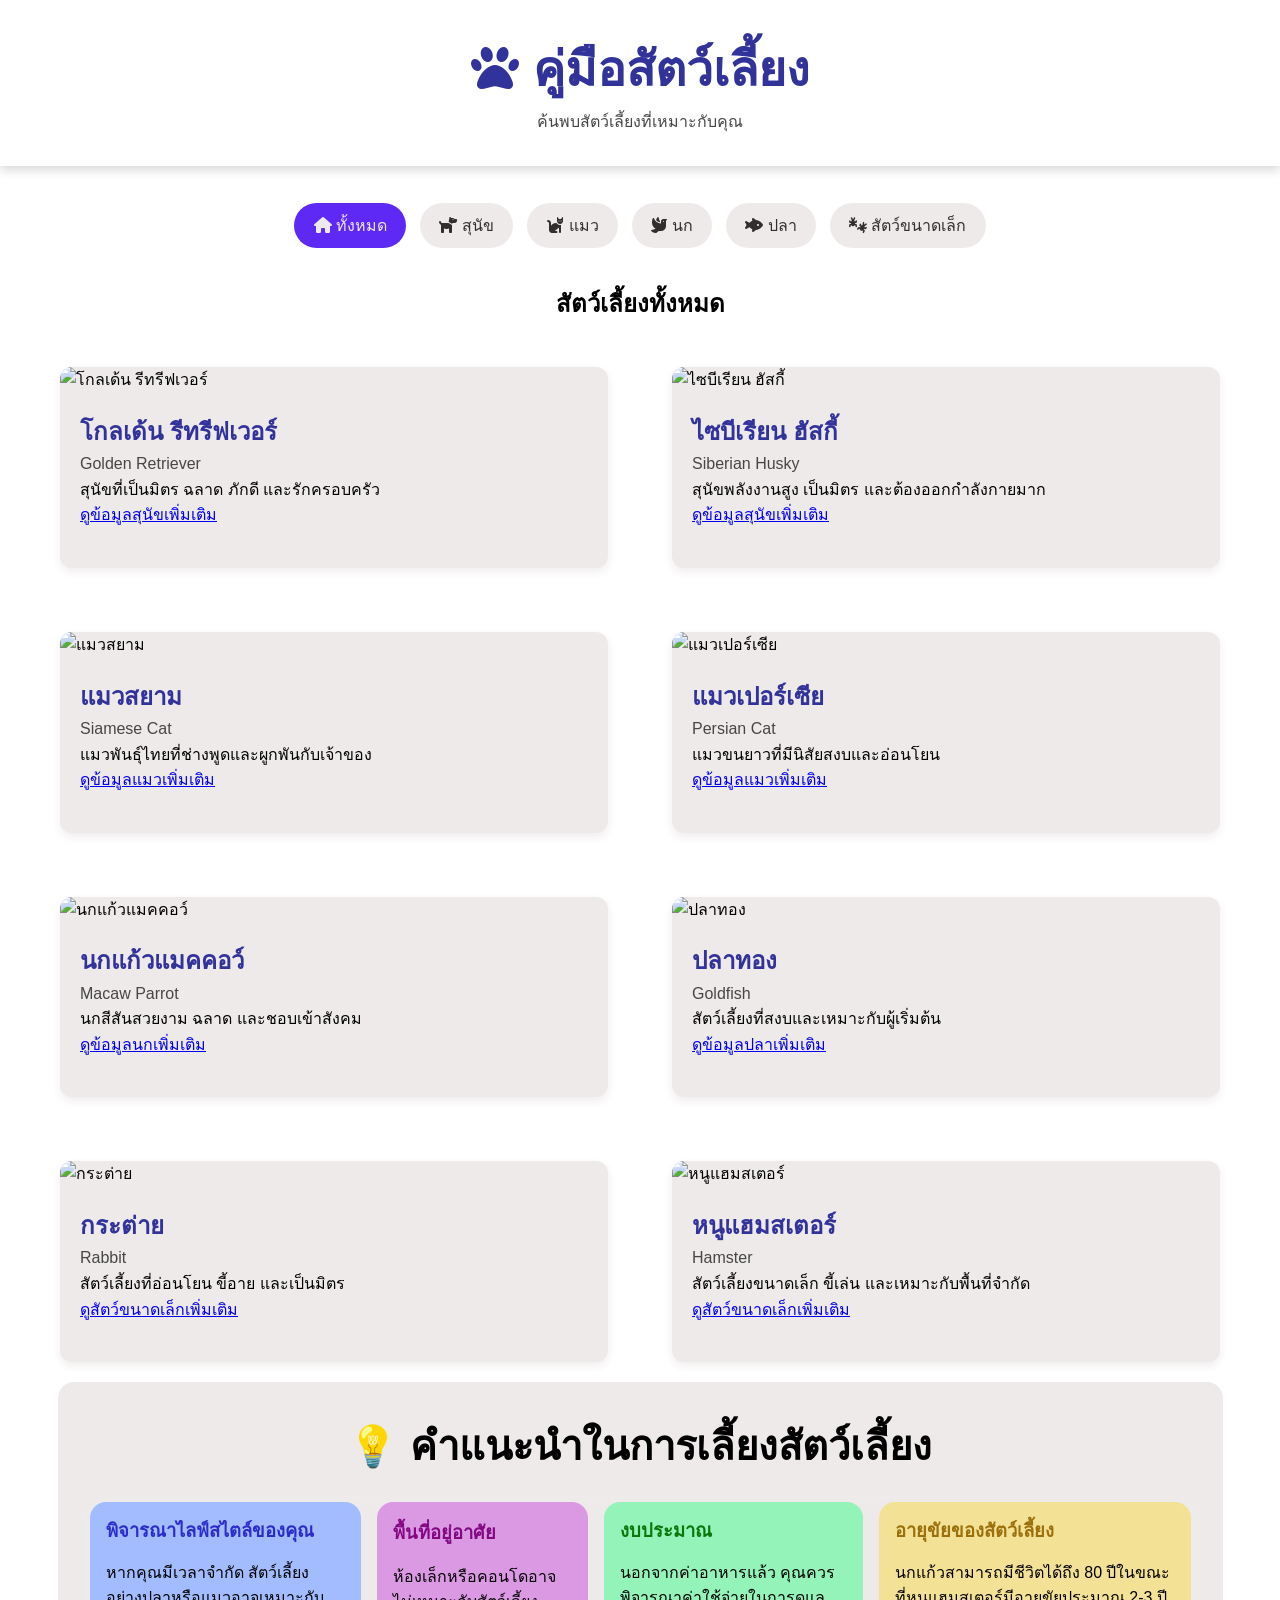
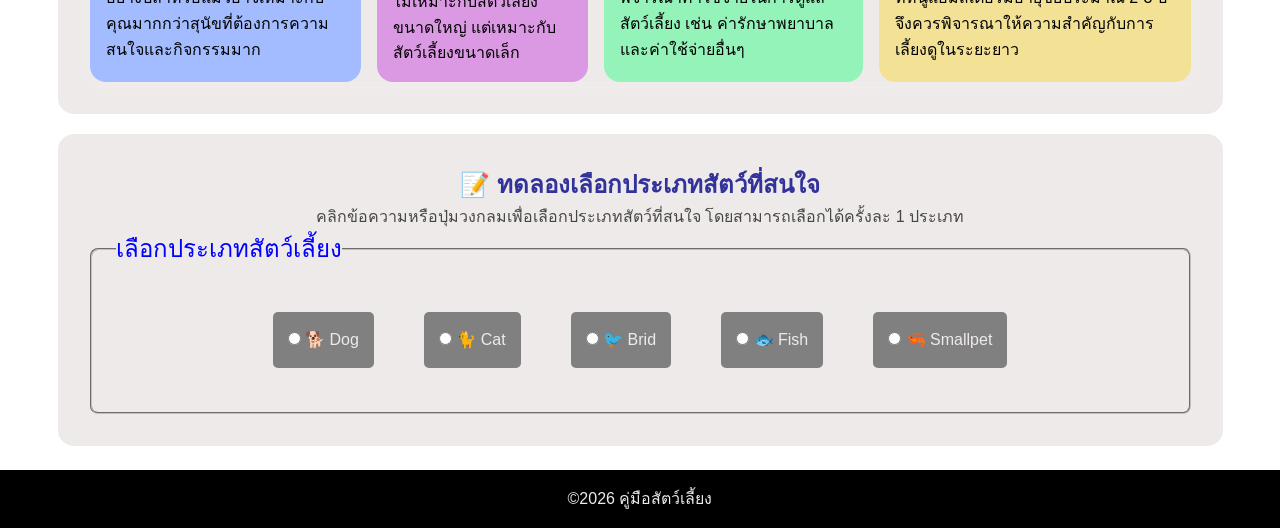
==== Pet02/index.html @ 9b4ee937 "fix" ====
<!DOCTYPE html>
<html lang="en">

<head>
    <meta charset="UTF-8">
    <meta name="viewport" content="width=device-width, initial-scale=1.0">
    <link rel="stylesheet" href="CSS/style.css">
    <!-- Font Awesome Icons -->
    <link rel="stylesheet" href="https://cdnjs.cloudflare.com/ajax/libs/font-awesome/6.7.2/css/all.min.css">

    <title>คู่มือสัตว์เลี้ยง</title>
</head>

<body>
    <header class="header">
        <div class="header-content">
            <h1 class="header-title"><i class="fa-solid fa-paw"></i> คู่มือสัตว์เลี้ยง</h1>
            <p class="header-subtitle">ค้นพบสัตว์เลี้ยงที่เหมาะกับคุณ</p>
        </div>
    </header>


    <nav>
        <a href="index.html" class="active"><i class="fa-solid fa-house"></i> ทั้งหมด</a>
        <a href="dog.html"><i class="fa-solid fa-dog"></i> สุนัข</a>
        <a href="cat.html"><i class="fa-solid fa-cat"></i> แมว</a>
        <a href="brid.html"><i class="fa-solid fa-dove"></i> นก</a>
        <a href="fish.html"><i class="fa-solid fa-fish-fins"></i> ปลา</a>
        <a href="small-pet.html"><i class="fa-solid fa-bugs"></i> สัตว์ขนาดเล็ก</a>

    </nav>
    <main class="container">
        <h2 class="page-title">สัตว์เลี้ยงทั้งหมด</h2>

        <div class="pet-grid">
            <article class="pet-card">
                <img src="https://images.unsplash.com/photo-1734966213753-1b361564bab4?auto=format&amp;fit=crop&amp;w=1080&amp;q=80"
                    alt="โกลเด้น รีทรีฟเวอร์">

                <div class="pet-content">
                    <h2>โกลเด้น รีทรีฟเวอร์</h2>
                    <p class="breed">Golden Retriever</p>
                    <p>สุนัขที่เป็นมิตร ฉลาด ภักดี และรักครอบครัว</p>
                    <p><a href="dog.html">ดูข้อมูลสุนัขเพิ่มเติม</a></p>
                </div>
            </article>

            <article class="pet-card">
                <img src="https://images.unsplash.com/photo-1590419690008-905895e8fe0d?auto=format&amp;fit=crop&amp;w=1080&amp;q=80"
                    alt="ไซบีเรียน ฮัสกี้">

                <div class="pet-content">
                    <h2>ไซบีเรียน ฮัสกี้</h2>
                    <p class="breed">Siberian Husky</p>
                    <p>สุนัขพลังงานสูง เป็นมิตร และต้องออกกำลังกายมาก</p>
                    <p><a href="dog.html">ดูข้อมูลสุนัขเพิ่มเติม</a></p>
                </div>
            </article>

            <article class="pet-card">
                <img src="https://images.unsplash.com/photo-1568152950566-c1bf43f4ab28?auto=format&amp;fit=crop&amp;w=1080&amp;q=80"
                    alt="แมวสยาม">

                <div class="pet-content">
                    <h2>แมวสยาม</h2>
                    <p class="breed">Siamese Cat</p>
                    <p>แมวพันธุ์ไทยที่ช่างพูดและผูกพันกับเจ้าของ</p>
                    <p><a href="cat.html">ดูข้อมูลแมวเพิ่มเติม</a></p>
                </div>
            </article>

            <article class="pet-card">
                <img src="https://images.unsplash.com/photo-1585137173132-cf49e10ad27d?auto=format&amp;fit=crop&amp;w=1080&amp;q=80"
                    alt="แมวเปอร์เซีย">

                <div class="pet-content">
                    <h2>แมวเปอร์เซีย</h2>
                    <p class="breed">Persian Cat</p>
                    <p>แมวขนยาวที่มีนิสัยสงบและอ่อนโยน</p>
                    <p><a href="cat.html">ดูข้อมูลแมวเพิ่มเติม</a></p>
                </div>
            </article>

            <article class="pet-card">
                <img src="https://images.unsplash.com/photo-1584888890205-9b49eaf0c660?auto=format&amp;fit=crop&amp;w=1080&amp;q=80"
                    alt="นกแก้วแมคคอว์">

                <div class="pet-content">
                    <h2>นกแก้วแมคคอว์</h2>
                    <p class="breed">Macaw Parrot</p>
                    <p>นกสีสันสวยงาม ฉลาด และชอบเข้าสังคม</p>
                    <p><a href="bird.html">ดูข้อมูลนกเพิ่มเติม</a></p>
                </div>
            </article>

            <article class="pet-card">
                <img src="https://images.unsplash.com/photo-1592072467526-0506c6530493?auto=format&amp;fit=crop&amp;w=1080&amp;q=80"
                    alt="ปลาทอง">

                <div class="pet-content">
                    <h2>ปลาทอง</h2>
                    <p class="breed">Goldfish</p>
                    <p>สัตว์เลี้ยงที่สงบและเหมาะกับผู้เริ่มต้น</p>
                    <p><a href="fish.html">ดูข้อมูลปลาเพิ่มเติม</a></p>
                </div>
            </article>

            <article class="pet-card">
                <img src="https://images.unsplash.com/photo-1622349817799-067c32295df2?auto=format&amp;fit=crop&amp;w=1080&amp;q=80"
                    alt="กระต่าย">

                <div class="pet-content">
                    <h2>กระต่าย</h2>
                    <p class="breed">Rabbit</p>
                    <p>สัตว์เลี้ยงที่อ่อนโยน ขี้อาย และเป็นมิตร</p>
                    <p><a href="small-pets.html">ดูสัตว์ขนาดเล็กเพิ่มเติม</a></p>
                </div>
            </article>

            <article class="pet-card">
                <img src="https://images.unsplash.com/photo-1425082661705-1834bfd09dca?auto=format&amp;fit=crop&amp;w=1080&amp;q=80"
                    alt="หนูแฮมสเตอร์">

                <div class="pet-content">
                    <h2>หนูแฮมสเตอร์</h2>
                    <p class="breed">Hamster</p>
                    <p>สัตว์เลี้ยงขนาดเล็ก ขี้เล่น และเหมาะกับพื้นที่จำกัด</p>
                    <p><a href="small-pets.html">ดูสัตว์ขนาดเล็กเพิ่มเติม</a></p>
                </div>
            </article>
        </div>

        <div class="advice">
            <h2> 💡 คำแนะนำในการเลี้ยงสัตว์เลี้ยง</h2>
            <div class="advice-setion">
                <div class="c1">
                    <h3>พิจารณาไลฟ์สไตล์ของคุณ</h3>
                    <p>หากคุณมีเวลาจำกัด
                        สัตว์เลี้ยงอย่างปลาหรือแมวอาจเหมาะกับคุณมากกว่าสุนัขที่ต้องการความสนใจและกิจกรรมมาก</p>
                </div>
                <div class="c2">
                    <h3>พื้นที่อยู่อาศัย</h3>
                    <p>ห้องเล็กหรือคอนโดอาจไม่เหมาะกับสัตว์เลี้ยงขนาดใหญ่ แต่เหมาะกับสัตว์เลี้ยงขนาดเล็ก</p>
                </div>
                <div class="c3">
                    <h3>งบประมาณ</h3>
                    <p>นอกจากค่าอาหารแล้ว คุณควรพิจารณาค่าใช้จ่ายในการดูแลสัตว์เลี้ยง เช่น
                        ค่ารักษาพยาบาลและค่าใช้จ่ายอื่นๆ</p>
                </div>
                <div class="c4">
                    <h3>อายุขัยของสัตว์เลี้ยง</h3>
                    <p>นกแก้วสามารถมีชีวิตได้ถึง 80 ปีในขณะที่หนูแฮมสเตอร์มีอายุขัยประมาณ 2-3 ปี
                        จึงควรพิจารณาให้ความสำคัญกับการเลี้ยงดูในระยะยาว</p>
                </div>
            </div>
        </div>


        <!-- Learning about Form -->
        <section class="Form">
            <div class="Top">
                <h1>📝 ทดลองเลือกประเภทสัตว์ที่สนใจ</h1>
                <p>คลิกข้อความหรือปุ่มวงกลมเพื่อเลือกประเภทสัตว์ที่สนใจ โดยสามารถเลือกได้ครั้งละ 1 ประเภท</p>
            </div>

            <form action="" method="">
                <fieldset>
                    <legend>เลือกประเภทสัตว์เลี้ยง</legend>
                    <div class="option">
                        <div class="radio-item">
                            <input type="radio" id="dog" name="forvorit" value="Dog">
                            <label for="dog" checked>🐕 Dog</label>
                        </div>
                        <div class="radio-item">
                            <input type="radio" id="cat" name="forvorit"  value="Cat">
                            <label for="cat">🐈 Cat</label>
                        </div>
                        <div class="radio-item">
                            <input type="radio" id="brid"  name="forvorit" value="Brid">
                            <label for="brid">🐦 Brid</label>
                        </div>
                        <div class="radio-item">
                            <input type="radio" id="fish" name="forvorit"  value="Fish">
                            <label for="fish">🐟 Fish</label>
                        </div>
                        <div class="radio-item">
                            <input type="radio" id="smallpet" name="forvorit"  value="Small-pet">
                            <label for="smallpet">🦐 Smallpet</label>
                        </div>
                    </div>

                


                    <!-- <input type="submit" value="Submit"> -->

                </fieldset>
        
            </form>
        </section>

    </main>

    <footer>&copy;2026 คู่มือสัตว์เลี้ยง </footer>

</body>

</html>
---- Pet02/CSS/style.css ----
* {
  box-sizing: border-box;
  margin: 0;
  padding: 0;
}
:root {
  /* background-color */
  --header-bg-color: rgb(252, 253, 255);
  --light-bg-color: rgb(238, 234, 234);
  --footer-bg-color: black;

  /* text-color */
  --mute-text-color: rgb(71, 70, 70);
  --nav-text-color: rgb(48, 46, 46);
  --light-text-color: rgb(238, 234, 234);

  /* shadow-color */
  --header-shadow: 0 4px 10px rgb(218, 216, 216);
  --card-shadow: 0 4px 10px rgb(241, 237, 237);

  /*main-color-web*/
  --primary-color: rgb(50, 50, 155);
  --primary-dark-color: rgb(5, 5, 32);
  --secondary-color: rgb(94, 40, 245);
}
html {
  scroll-behavior: smooth;
  /* font-size:16px; */
}
body {
  font-family: "Segoe UI", Tahoma, Geneva, Verdana, sans-serif;
  line-height: 1.6;
  background-color: linear-gradient(
    135deg,
    rgb(242, 242, 245) 0%,
    white 50%,
    rgb(203, 203, 250) 100%
  );
}

.container {
  max-width: 1200px;
  margin: 0 auto;
}
/*================
 header 
 =================*/
.header {
  background-color: rgba(255, 255, 255, 0.904);
  box-shadow: var(--header-shadow);
  position: sticky;
  top: 0;
  z-index: 10;

  backdrop-filter: blur(10px);
}
.header-content {
  text-align: center;
  padding-block: 2rem;
  /* 1rem = 16px */
}
.header-title {
  color: var(--primary-color);
  font-size: clamp(2rem, 5vw, 3rem);
}
.header-subtitle {
  color: var(--mute-text-color);
}
/*================
nav
 =================*/

nav a {
  /* display: flex;
  flex-wrap: wrap; */
  gap: 2rem;
  background-color: var(--light-bg-color);
  border-radius: 2rem;
  color: var(--nav-text-color);
  text-decoration: none;
  margin: 0.3rem;
  padding: 0.6rem 1.2rem;

  cursor: pointer;
  transition:
    tranform 0.2s,
    boxshadow 0.2s;
  display: inline-block;

  user-select: none;
}
nav {
  text-align: center;
  padding-block: 2rem;
}
nav a.active {
  background-color: var(--secondary-color);
  color: var(--light-text-color);
}
nav a:hover {
  transform: translateY(-3px);
  box-shadow: 0 6px 14px rgb(148, 147, 147);
}
/*================
main
 =================*/
.page-title {
  text-align: center;
  font-size: 1.5rem;
  line-height: 1.6;
  margin-bottom: 1.5rem;
}
.pet-grid {
  display: grid;
  grid-template-columns: 1fr 1fr;
  gap: 1.5rem;
}

.pet-card {
  margin: 20px;
  background-color: var(--light-bg-color);
  box-shadow: var(--card-shadow);
  padding: 0 0 20px 0;
  border-radius: 0.75rem;
  overflow: hidden;
  display: block;
  transition: tranform 0.25s;
}

.pet-card:hover {
  transform: translateY(-5px);
}
.pet-card img {
  width: 100%;
  height: 16.25rem;
  object-fit: cover;
}

.pet-content {
  padding: 1.25rem;
}

.pet-content h2 {
  color: var(--primary-color);
}
.breed {
  color: var(--mute-text-color);
}

/* =================
 Advice
 ================= */
.advice h2 {
  font-size: 2.5rem;
  margin-bottom: 1.5rem;
  text-align: center;
}
.advice {
  background-color: var(--light-bg-color);
  padding: 2rem;
  border-radius: 1rem;
  max-width: 1165px;
  margin: 0 auto;
}

.advice-setion {
  display: flex;
  flex-direction: 1fr 1fr 1fr 1fr;
  gap: 1rem;
  box-shadow: var(--card-shadow);
}

.c1 {
  background-color: rgb(163, 188, 255);
  border-radius: 1rem;
  padding: 1rem;
}
.c2 {
  background-color: rgb(219, 153, 228);
  border-radius: 1rem;
  padding: 1rem;
}
.c3 {
  background-color: rgb(148, 243, 185);
  border-radius: 1rem;
  padding: 1rem;
}
.c4 {
  background-color: rgb(243, 226, 150);
  border-radius: 1rem;
  padding: 1rem;
}

.c1 h3 {
  color: rgb(44, 44, 204);
  font-size: 1.15rem;
  line-height: 1.6rem;
  font-weight: bold;
  margin-bottom: 1rem;
}

.c2 h3 {
  color: rgb(131, 9, 131);
  font-size: 1.15rem;
  font-weight: bold;
  margin-bottom: 1rem;
}

.c3 h3 {
  color: rgb(11, 119, 11);
  font-size: 1.15rem;
  line-height: 1.6rem;
  font-weight: bold;
  margin-bottom: 1rem;
}

.c4 h3 {
  color: rgb(156, 111, 13);
  font-size: 1.15rem;
  line-height: 1.6rem;
  font-weight: bold;
  margin-bottom: 1rem;
}
/* ===========
       Form
  ========= */
.Form {
  background-color: var(--light-bg-color);
  padding: 2rem;
  border-radius: 1rem;
  max-width: 1165px;
  margin: 0 auto;
  margin-top: 20px;
}
.Top h1 {
  text-align: center;
  color: var(--primary-color);
}

.Top p {
  text-align: center;
  color: var(--mute-text-color);
}
form fieldset {
  padding: 1.5rem;
  border-radius: 0.5rem;
}
.option {
  display: flex;
  flex-wrap: wrap;
  gap: 10px;
  justify-content: center;
}
form legend {
  color: blue;
  font-size: 1.5rem;
}
.radio-item {
  background-color: gray;
  color: var(--light-text-color);
  margin: 20px;
  padding: 15px;
  border-radius: 5px;
  cursor: pointer;
}
.radio-item input:checked + b {
  background-color: var(--primary-color);
}
.radio-item input {
  accent-color: blue;
}
/* input {
  background-color: rgb(107, 198, 250);
  padding: 20px;
  border-radius: 5px;
} */
/*================
 header footer
  =================*/
footer {
  background-color: var(--footer-bg-color);
  color: var(--light-text-color);
  text-align: center;
  padding: 1rem;
  margin-top: 1.5rem;
}
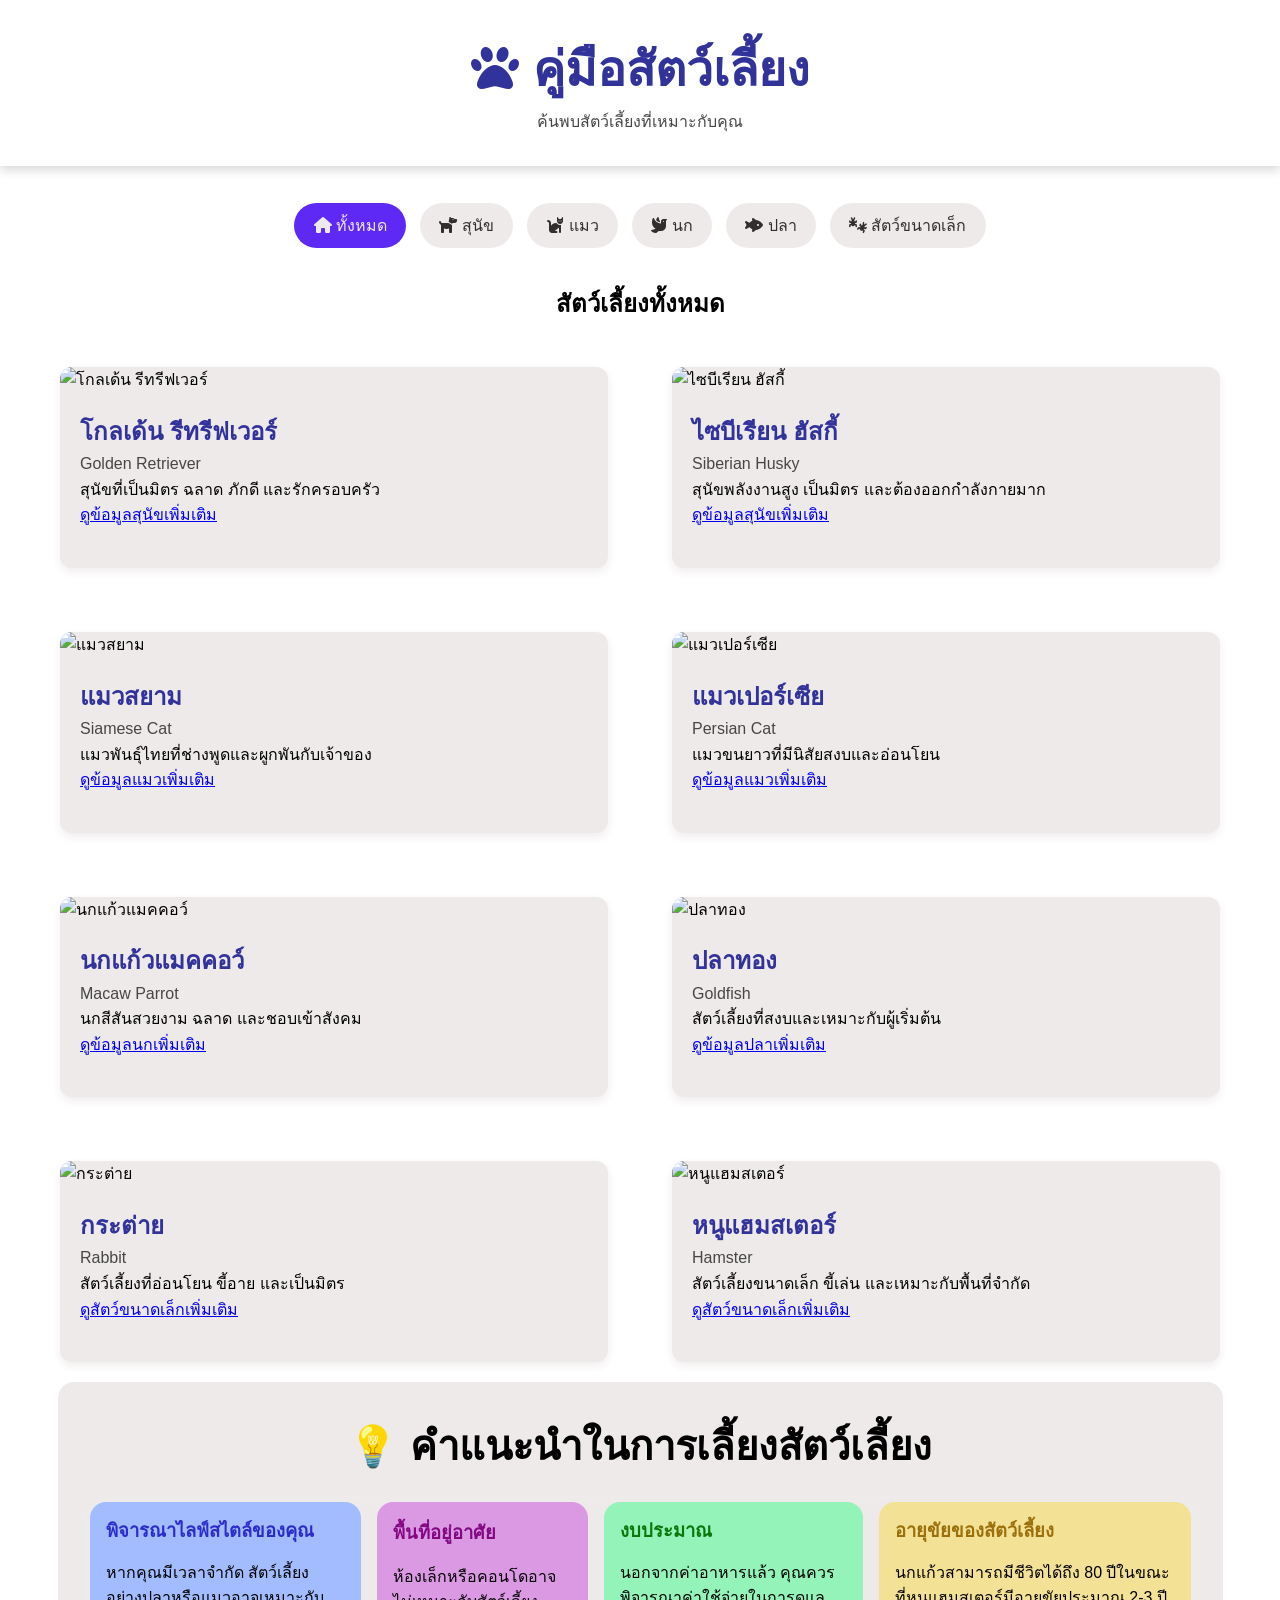
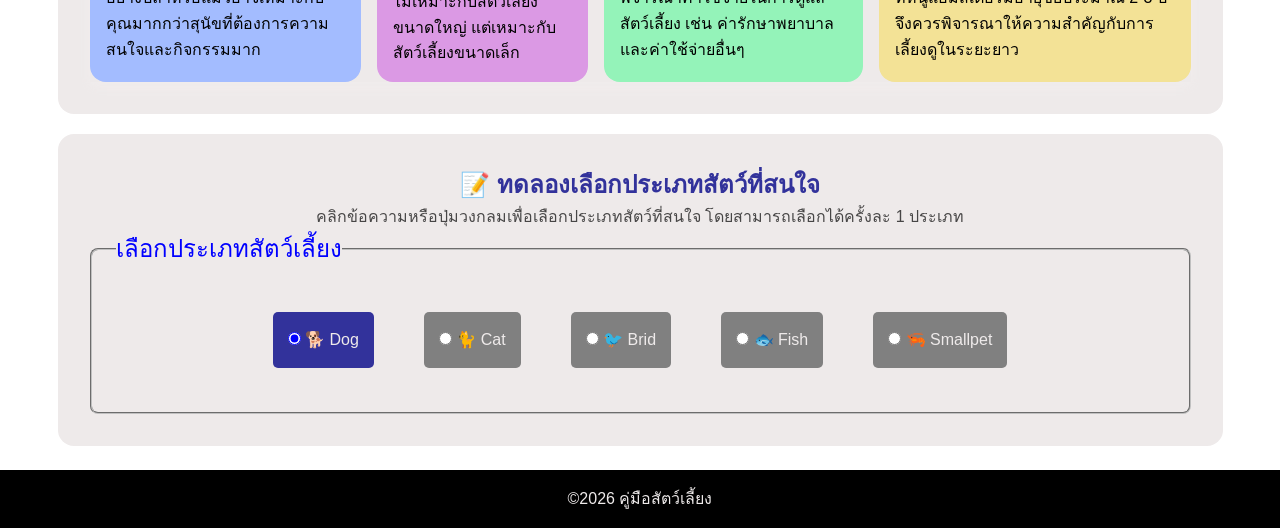
==== commit c117fc85: "update" ====
--- a/Pet02/index.html
+++ b/Pet02/index.html
@@ -4,7 +4,7 @@
 <head>
     <meta charset="UTF-8">
     <meta name="viewport" content="width=device-width, initial-scale=1.0">
-    <link rel="stylesheet" href="CSS/style.css">
+    <link rel="stylesheet" href="../css/style-pet02.css">
     <!-- Font Awesome Icons -->
     <link rel="stylesheet" href="https://cdnjs.cloudflare.com/ajax/libs/font-awesome/6.7.2/css/all.min.css">
 
@@ -18,22 +18,37 @@
             <p class="header-subtitle">ค้นพบสัตว์เลี้ยงที่เหมาะกับคุณ</p>
         </div>
     </header>
-
-
-    <nav>
-        <a href="index.html" class="active"><i class="fa-solid fa-house"></i> ทั้งหมด</a>
-        <a href="dog.html"><i class="fa-solid fa-dog"></i> สุนัข</a>
-        <a href="cat.html"><i class="fa-solid fa-cat"></i> แมว</a>
-        <a href="brid.html"><i class="fa-solid fa-dove"></i> นก</a>
-        <a href="fish.html"><i class="fa-solid fa-fish-fins"></i> ปลา</a>
-        <a href="small-pet.html"><i class="fa-solid fa-bugs"></i> สัตว์ขนาดเล็ก</a>
-
+    <div class="filter-radio">
+        <input type="radio" id="filter-all" name="category" value="" checked>
+        <input type="radio" id="filter-dog" name="category" value="">
+        <input type="radio" id="filter-cat" name="category" value="">
+        <input type="radio" id="filter-brid" name="category" value="" >
+        <input type="radio" id="filter-fish" name="category" value="" >
+        <input type="radio" id="filter-small" name="category" value="" >
+    </div>
+     
+    <nav class="category-nav">
+        <label for="filter-all" class="filter-button"><i class="fa-solid fa-house"></i> ทั้งหมด</label>
+        <label for="filter-dog" class="filter-button"><i class="fa-solid fa-dog"></i> สุนัข</label>
+        <label for="filter-cat" class="filter-button"><i class="fa-solid fa-cat"></i> แมว</label>
+        <label for="filter-brid" class="filter-button"><i class="fa-solid fa-dove"></i> นก</label>
+        <label for="filter-fish" class="filter-button"><i class="fa-solid fa-fish-fins"></i> ปลา</label>
+        <label for="filter-small" class="filter-button"><i class="fa-solid fa-bugs"></i> สัตว์ขนาดเล็ก</label>
     </nav>
+
+
     <main class="container">
-        <h2 class="page-title">สัตว์เลี้ยงทั้งหมด</h2>
+        <h2 class="page-title">
+            <span class="category-title title-all">สัตว์เลี้ยงทั้งหมด</span>
+            <span class="category-title title-dog">หมวดหมู่สุนัข</span>
+            <span class="category-title title-cat">หมวดหมู่แมว</span>
+            <span class="category-title title-brid">หมวดหมู่นก</span>
+            <span class="category-title title-fish">หมวดหมู่ปลา</span>
+            <span class="category-title title-small">หมวดหมู่สัตว์ขนาดเล็ก</span>
+        </h2>
 
         <div class="pet-grid">
-            <article class="pet-card">
+            <article class="pet-card pet-dog">
                 <img src="https://images.unsplash.com/photo-1734966213753-1b361564bab4?auto=format&amp;fit=crop&amp;w=1080&amp;q=80"
                     alt="โกลเด้น รีทรีฟเวอร์">
 
@@ -45,7 +60,7 @@
                 </div>
             </article>
 
-            <article class="pet-card">
+            <article class="pet-card pet-dog">
                 <img src="https://images.unsplash.com/photo-1590419690008-905895e8fe0d?auto=format&amp;fit=crop&amp;w=1080&amp;q=80"
                     alt="ไซบีเรียน ฮัสกี้">
 
@@ -57,7 +72,7 @@
                 </div>
             </article>
 
-            <article class="pet-card">
+            <article class="pet-card pet-cat">
                 <img src="https://images.unsplash.com/photo-1568152950566-c1bf43f4ab28?auto=format&amp;fit=crop&amp;w=1080&amp;q=80"
                     alt="แมวสยาม">
 
@@ -69,7 +84,7 @@
                 </div>
             </article>
 
-            <article class="pet-card">
+            <article class="pet-card pet-cat">
                 <img src="https://images.unsplash.com/photo-1585137173132-cf49e10ad27d?auto=format&amp;fit=crop&amp;w=1080&amp;q=80"
                     alt="แมวเปอร์เซีย">
 
@@ -81,7 +96,7 @@
                 </div>
             </article>
 
-            <article class="pet-card">
+            <article class="pet-card pet-brid">
                 <img src="https://images.unsplash.com/photo-1584888890205-9b49eaf0c660?auto=format&amp;fit=crop&amp;w=1080&amp;q=80"
                     alt="นกแก้วแมคคอว์">
 
@@ -93,7 +108,7 @@
                 </div>
             </article>
 
-            <article class="pet-card">
+            <article class="pet-card pet-fish">
                 <img src="https://images.unsplash.com/photo-1592072467526-0506c6530493?auto=format&amp;fit=crop&amp;w=1080&amp;q=80"
                     alt="ปลาทอง">
 
@@ -105,7 +120,7 @@
                 </div>
             </article>
 
-            <article class="pet-card">
+            <article class="pet-card pet-small">
                 <img src="https://images.unsplash.com/photo-1622349817799-067c32295df2?auto=format&amp;fit=crop&amp;w=1080&amp;q=80"
                     alt="กระต่าย">
 
@@ -117,7 +132,7 @@
                 </div>
             </article>
 
-            <article class="pet-card">
+            <article class="pet-card pet-small">
                 <img src="https://images.unsplash.com/photo-1425082661705-1834bfd09dca?auto=format&amp;fit=crop&amp;w=1080&amp;q=80"
                     alt="หนูแฮมสเตอร์">
 
@@ -168,34 +183,34 @@
                     <legend>เลือกประเภทสัตว์เลี้ยง</legend>
                     <div class="option">
                         <div class="radio-item">
-                            <input type="radio" id="dog" name="forvorit" value="Dog">
-                            <label for="dog" checked>🐕 Dog</label>
-                        </div>
-                        <div class="radio-item">
-                            <input type="radio" id="cat" name="forvorit"  value="Cat">
+                            <input type="radio" id="dog" name="forvorit" value="Dog" checked>
+                            <label for="dog">🐕 Dog</label>
+                        </div>
+                        <div class="radio-item">
+                            <input type="radio" id="cat" name="forvorit" value="Cat">
                             <label for="cat">🐈 Cat</label>
                         </div>
                         <div class="radio-item">
-                            <input type="radio" id="brid"  name="forvorit" value="Brid">
+                            <input type="radio" id="brid" name="forvorit" value="Brid">
                             <label for="brid">🐦 Brid</label>
                         </div>
                         <div class="radio-item">
-                            <input type="radio" id="fish" name="forvorit"  value="Fish">
+                            <input type="radio" id="fish" name="forvorit" value="Fish">
                             <label for="fish">🐟 Fish</label>
                         </div>
                         <div class="radio-item">
-                            <input type="radio" id="smallpet" name="forvorit"  value="Small-pet">
+                            <input type="radio" id="smallpet" name="forvorit" value="Small-pet">
                             <label for="smallpet">🦐 Smallpet</label>
                         </div>
                     </div>
 
-                
+
 
 
                     <!-- <input type="submit" value="Submit"> -->
 
                 </fieldset>
-        
+
             </form>
         </section>
 
--- a/css/style-pet02.css
+++ b/css/style-pet02.css
@@ -0,0 +1,336 @@
+* {
+  box-sizing: border-box;
+  margin: 0;
+  padding: 0;
+}
+:root {
+  /* background-color */
+  --header-bg-color: rgb(252, 253, 255);
+  --light-bg-color: rgb(238, 234, 234);
+  --footer-bg-color: black;
+
+  /* text-color */
+  --mute-text-color: rgb(71, 70, 70);
+  --nav-text-color: rgb(48, 46, 46);
+  --light-text-color: rgb(238, 234, 234);
+
+  /* shadow-color */
+  --header-shadow: 0 4px 10px rgb(218, 216, 216);
+  --card-shadow: 0 4px 10px rgb(241, 237, 237);
+
+  /*main-color-web*/
+  --primary-color: rgb(50, 50, 155);
+  --primary-dark-color: rgb(5, 5, 32);
+  --secondary-color: rgb(94, 40, 245);
+}
+html {
+  scroll-behavior: smooth;
+  /* font-size:16px; */
+}
+body {
+  font-family: "Segoe UI", Tahoma, Geneva, Verdana, sans-serif;
+  line-height: 1.6;
+  background-color: linear-gradient(
+    135deg,
+    rgb(242, 242, 245) 0%,
+    white 50%,
+    rgb(203, 203, 250) 100%
+  );
+}
+
+.container {
+  max-width: 1200px;
+  margin: 0 auto;
+}
+/*================
+ header 
+ =================*/
+.header {
+  background-color: rgba(255, 255, 255, 0.904);
+  box-shadow: var(--header-shadow);
+  position: sticky;
+  top: 0;
+  z-index: 10;
+
+  backdrop-filter: blur(10px);
+}
+.header-content {
+  text-align: center;
+  padding-block: 2rem;
+  /* 1rem = 16px */
+}
+.header-title {
+  color: var(--primary-color);
+  font-size: clamp(2rem, 5vw, 3rem);
+}
+.header-subtitle {
+  color: var(--mute-text-color);
+}
+/*================
+nav
+ =================*/
+.category-nav {
+  padding-block: 2rem;
+  text-align: center;
+}
+.filter-radio {
+  display: inline-block;
+  margin: 0 1rem;
+}
+.category-nav label{
+  /* display: flex;
+  flex-wrap: wrap; */
+  gap: 2rem;
+  background-color: var(--light-bg-color);
+  border-radius: 2rem;
+  color: var(--nav-text-color);
+  text-decoration: none;
+  margin: 0.3rem;
+  padding: 0.6rem 1.2rem;
+
+  cursor: pointer;
+  transition:
+    tranform 0.2s,
+    boxshadow 0.2s;
+  display: inline-block;
+
+  user-select: none;
+}
+nav {
+  text-align: center;
+  padding-block: 2rem;
+}
+.category-nav label:hover {
+  transform: translateY(-3px);
+  box-shadow: 0 6px 14px rgb(148, 147, 147);
+}
+.filter-radio {
+  /* display: none; */
+
+  position: absolute;
+  overflow: hidden;
+  width: 0;
+  height: 0;
+}
+.filter-radio:has(#filter-all:checked) ~ .category-nav label[for="filter-all"],
+.filter-radio:has(#filter-dog:checked) ~ .category-nav label[for="filter-dog"],
+.filter-radio:has(#filter-cat:checked) ~ .category-nav label[for="filter-cat"],
+.filter-radio:has(#filter-brid:checked) ~ .category-nav label[for="filter-brid"],
+.filter-radio:has(#filter-fish:checked) ~ .category-nav label[for="filter-fish"],
+.filter-radio:has(#filter-small:checked) ~ .category-nav label[for="filter-small"] {
+  background-color: var(--secondary-color);
+  color: var(--light-text-color);
+}
+
+/* ซ่อนแสดดงหัวข้อ หมวดหมู่ */
+.category-title {
+  display: none;
+}
+.filter-radio:has(#filter-all:checked) ~ main .title-all,
+.filter-radio:has(#filter-dog:checked) ~ main .title-dog,
+.filter-radio:has(#filter-cat:checked) ~ main .title-cat,
+.filter-radio:has(#filter-brid:checked) ~ main .title-brid,
+.filter-radio:has(#filter-fish:checked) ~ main .title-fish,
+.filter-radio:has(#filter-small:checked) ~ main .title-small {
+  display: inline;
+}
+
+.filter-radio:has(#filter-dog:checked) ~ main .pet-grid .pet-card:not(.pet-dog),
+.filter-radio:has(#filter-cat:checked) ~ main .pet-grid .pet-card:not(.pet-cat),
+.filter-radio:has(#filter-brid:checked) ~ main .pet-grid .pet-card:not(.pet-brid),
+.filter-radio:has(#filter-fish:checked) ~ main .pet-grid .pet-card:not(.pet-fish),
+.filter-radio:has(#filter-small:checked) ~ main .pet-grid .pet-card:not(.pet-small) {
+  display: none;
+}
+
+
+/*================
+main
+ =================*/
+.page-title {
+  text-align: center;
+  font-size: 1.5rem;
+  line-height: 1.6;
+  margin-bottom: 1.5rem;
+}
+.pet-grid {
+  display: grid;
+  grid-template-columns: 1fr 1fr;
+  gap: 1.5rem;
+}
+
+.pet-card {
+  margin: 20px;
+  background-color: var(--light-bg-color);
+  box-shadow: var(--card-shadow);
+  padding: 0 0 20px 0;
+  border-radius: 0.75rem;
+  overflow: hidden;
+  display: block;
+  transition: tranform 0.25s;
+}
+
+.pet-card:hover {
+  transform: translateY(-5px);
+}
+.pet-card img {
+  width: 100%;
+  height: 16.25rem;
+  object-fit: cover;
+}
+
+.pet-content {
+  padding: 1.25rem;
+}
+
+.pet-content h2 {
+  color: var(--primary-color);
+}
+.breed {
+  color: var(--mute-text-color);
+}
+
+/* =================
+ Advice
+ ================= */
+.advice h2 {
+  font-size: 2.5rem;
+  margin-bottom: 1.5rem;
+  text-align: center;
+}
+.advice {
+  background-color: var(--light-bg-color);
+  padding: 2rem;
+  border-radius: 1rem;
+  max-width: 1165px;
+  margin: 0 auto;
+}
+
+.advice-setion {
+  display: flex;
+  flex-direction: 1fr 1fr 1fr 1fr;
+  gap: 1rem;
+  box-shadow: var(--card-shadow);
+}
+
+.c1 {
+  background-color: rgb(163, 188, 255);
+  border-radius: 1rem;
+  padding: 1rem;
+}
+.c2 {
+  background-color: rgb(219, 153, 228);
+  border-radius: 1rem;
+  padding: 1rem;
+}
+.c3 {
+  background-color: rgb(148, 243, 185);
+  border-radius: 1rem;
+  padding: 1rem;
+}
+.c4 {
+  background-color: rgb(243, 226, 150);
+  border-radius: 1rem;
+  padding: 1rem;
+}
+
+.c1 h3 {
+  color: rgb(44, 44, 204);
+  font-size: 1.15rem;
+  line-height: 1.6rem;
+  font-weight: bold;
+  margin-bottom: 1rem;
+}
+
+.c2 h3 {
+  color: rgb(131, 9, 131);
+  font-size: 1.15rem;
+  font-weight: bold;
+  margin-bottom: 1rem;
+}
+
+.c3 h3 {
+  color: rgb(11, 119, 11);
+  font-size: 1.15rem;
+  line-height: 1.6rem;
+  font-weight: bold;
+  margin-bottom: 1rem;
+}
+
+.c4 h3 {
+  color: rgb(156, 111, 13);
+  font-size: 1.15rem;
+  line-height: 1.6rem;
+  font-weight: bold;
+  margin-bottom: 1rem;
+}
+/* ===========
+       Form
+  ========= */
+.Form {
+  background-color: var(--light-bg-color);
+  padding: 2rem;
+  border-radius: 1rem;
+  max-width: 1165px;
+  margin: 0 auto;
+  margin-top: 20px;
+}
+.Top h1 {
+  text-align: center;
+  color: var(--primary-color);
+}
+
+.Top p {
+  text-align: center;
+  color: var(--mute-text-color);
+}
+form fieldset {
+  padding: 1.5rem;
+  border-radius: 0.5rem;
+}
+.option {
+  display: flex;
+  flex-wrap: wrap;
+  gap: 10px;
+  justify-content: center;
+}
+form legend {
+  color: blue;
+  font-size: 1.5rem;
+}
+.radio-item {
+  background-color: gray;
+  color: var(--light-text-color);
+  margin: 20px;
+  padding: 15px;
+  border-radius: 5px;
+  cursor: pointer;
+  transition: background-color 0.2s, color 0.2s;
+}
+
+.radio-item label {
+  cursor: pointer;
+}
+
+.radio-item:has(input:checked) {
+  background-color: var(--primary-color);
+  color: var(--light-text-color);
+}
+.radio-item input {
+  accent-color: blue;
+}
+/* input {
+  background-color: rgb(107, 198, 250);
+  padding: 20px;
+  border-radius: 5px;
+} */
+/*================
+ header footer
+  =================*/
+footer {
+  background-color: var(--footer-bg-color);
+  color: var(--light-text-color);
+  text-align: center;
+  padding: 1rem;
+  margin-top: 1.5rem;
+}
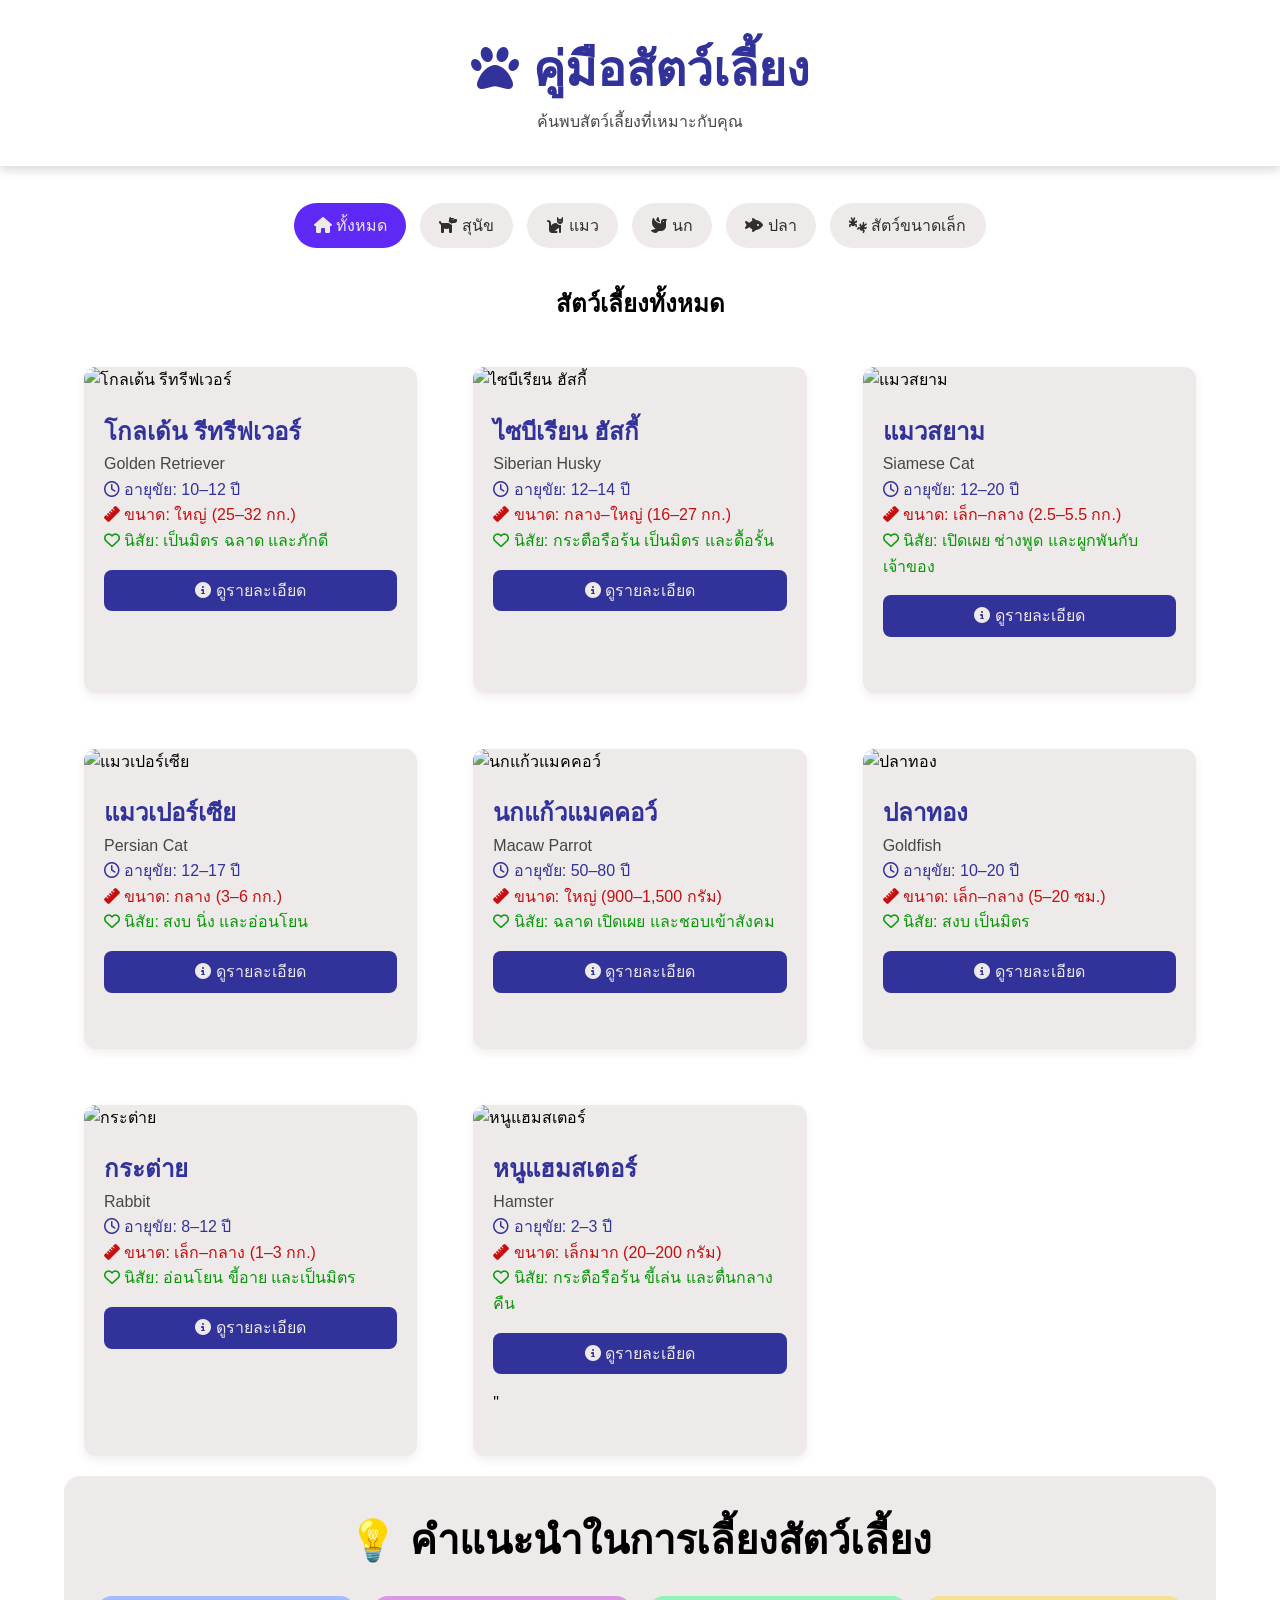
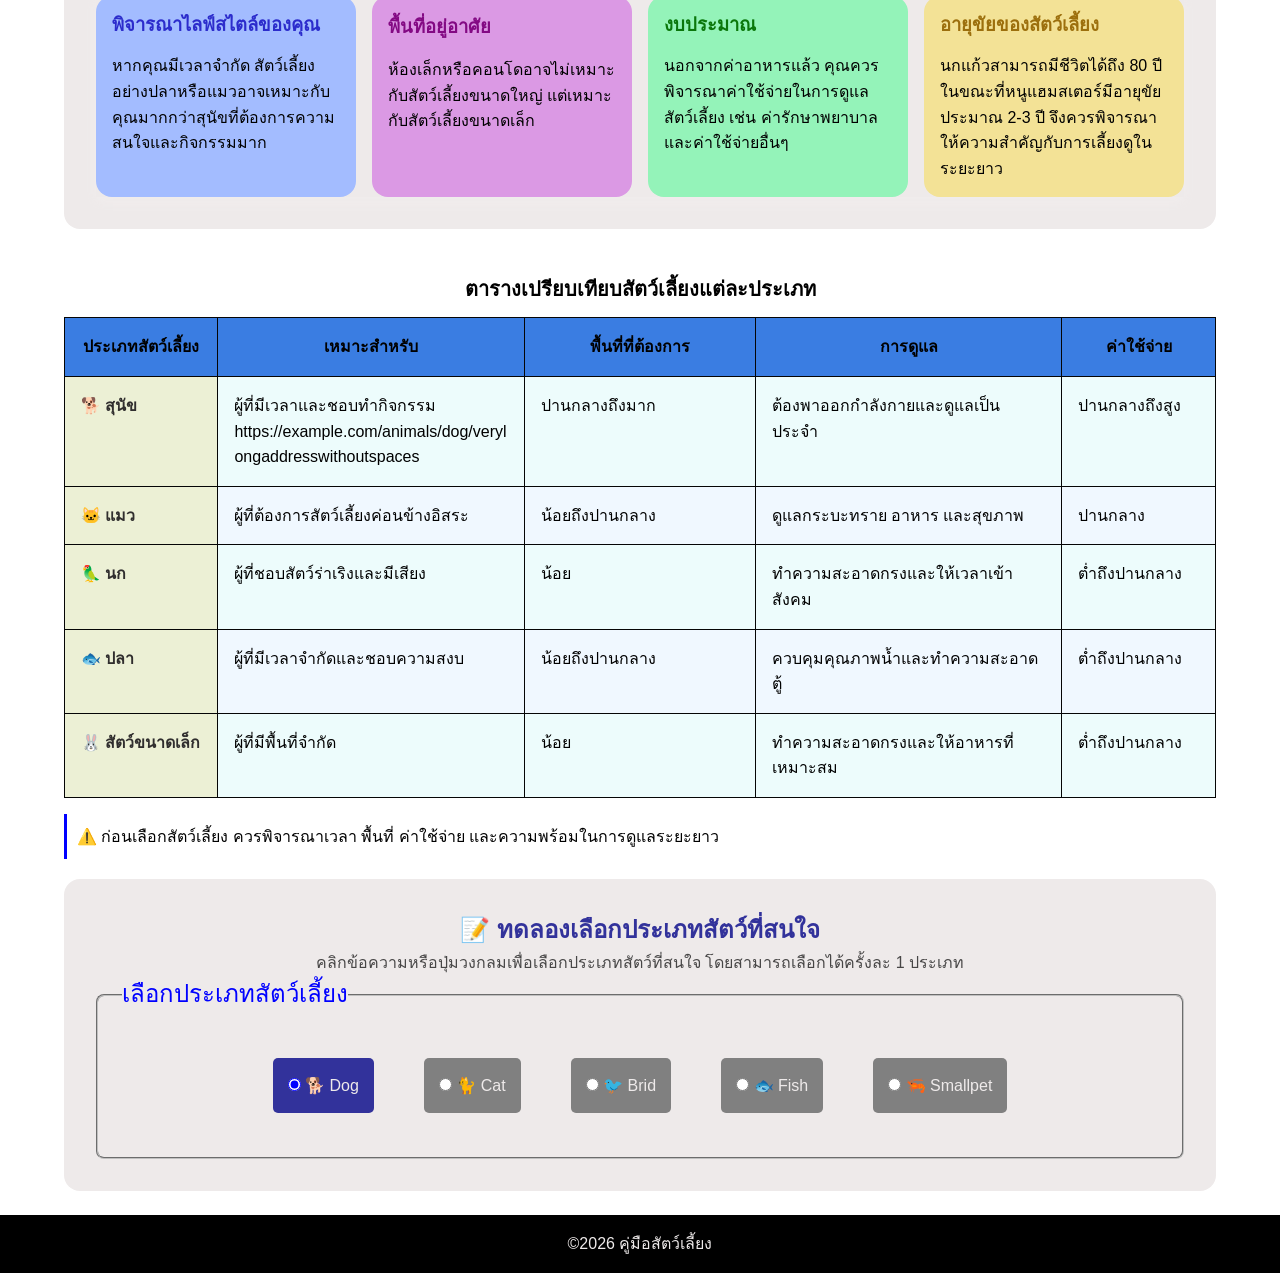
==== commit ffdec611: "pet2update" ====
--- a/Pet02/index.html
+++ b/Pet02/index.html
@@ -22,11 +22,11 @@
         <input type="radio" id="filter-all" name="category" value="" checked>
         <input type="radio" id="filter-dog" name="category" value="">
         <input type="radio" id="filter-cat" name="category" value="">
-        <input type="radio" id="filter-brid" name="category" value="" >
-        <input type="radio" id="filter-fish" name="category" value="" >
-        <input type="radio" id="filter-small" name="category" value="" >
+        <input type="radio" id="filter-brid" name="category" value="">
+        <input type="radio" id="filter-fish" name="category" value="">
+        <input type="radio" id="filter-small" name="category" value="">
     </div>
-     
+
     <nav class="category-nav">
         <label for="filter-all" class="filter-button"><i class="fa-solid fa-house"></i> ทั้งหมด</label>
         <label for="filter-dog" class="filter-button"><i class="fa-solid fa-dog"></i> สุนัข</label>
@@ -48,99 +48,345 @@
         </h2>
 
         <div class="pet-grid">
-            <article class="pet-card pet-dog">
+            <article class="pet-card show-dog">
                 <img src="https://images.unsplash.com/photo-1734966213753-1b361564bab4?auto=format&amp;fit=crop&amp;w=1080&amp;q=80"
                     alt="โกลเด้น รีทรีฟเวอร์">
 
                 <div class="pet-content">
                     <h2>โกลเด้น รีทรีฟเวอร์</h2>
                     <p class="breed">Golden Retriever</p>
-                    <p>สุนัขที่เป็นมิตร ฉลาด ภักดี และรักครอบครัว</p>
-                    <p><a href="dog.html">ดูข้อมูลสุนัขเพิ่มเติม</a></p>
-                </div>
-            </article>
-
-            <article class="pet-card pet-dog">
+
+                    <!-- <p>สุนัขที่เป็นมิตร ฉลาด ภักดี และรักครอบครัว</p> -->
+
+
+                    <ul class="pet-info">
+                        <li class="info-lifespan">
+                            <i class="fa-regular fa-clock"></i>
+                            อายุขัย: 10–12 ปี
+                        </li>
+                        <li class="info-size">
+                            <i class="fa-solid fa-ruler"></i>
+                            ขนาด: ใหญ่ (25–32 กก.)
+                        </li>
+                        <li class="info-temperament">
+                            <i class="fa-regular fa-heart"></i>
+                            นิสัย: เป็นมิตร ฉลาด และภักดี
+                        </li>
+                    </ul>
+                    <details class="pet-details">
+                        <summary class="pet-btn">
+                            <i class="fa-solid fa-circle-info"></i>
+                            <span class="show-detail">ดูรายละเอียด</span>
+                            <span class="hide-detail">ซ่อนรายละเอียด</span>
+                        </summary>
+
+                        <div class="pet-details-body">
+                            <section>
+                                <h4>📝 รายละเอียด</h4>
+                                <p>สุนัขพันธุ์โกลเด้นเป็นสุนัขที่เป็นมิตรและรักครอบครัวมาก
+                                    เหมาะสำหรับครอบครัวที่มีเด็ก มีสติปัญญาสูงและฝึกได้ง่าย</p>
+                            </section>
+                            <section>
+                                <h4>🏥 การดูแล</h4>
+                                <p>ออกกำลังกายสูง และหวีขนทุกวัน</p>
+                            </section>
+                        </div>
+                    </details>
+
+
+                </div>
+            </article>
+
+            <article class="pet-card show-dog">
                 <img src="https://images.unsplash.com/photo-1590419690008-905895e8fe0d?auto=format&amp;fit=crop&amp;w=1080&amp;q=80"
                     alt="ไซบีเรียน ฮัสกี้">
 
                 <div class="pet-content">
                     <h2>ไซบีเรียน ฮัสกี้</h2>
                     <p class="breed">Siberian Husky</p>
-                    <p>สุนัขพลังงานสูง เป็นมิตร และต้องออกกำลังกายมาก</p>
-                    <p><a href="dog.html">ดูข้อมูลสุนัขเพิ่มเติม</a></p>
-                </div>
-            </article>
-
-            <article class="pet-card pet-cat">
+                    <!-- <p>สุนัขพลังงานสูง เป็นมิตร และต้องออกกำลังกายมาก</p> -->
+
+                    <ul class="pet-info">
+                        <li class="info-lifespan">
+                            <i class="fa-regular fa-clock"></i>
+                            อายุขัย: 12–14 ปี
+                        </li>
+                        <li class="info-size">
+                            <i class="fa-solid fa-ruler"></i>
+                            ขนาด: กลาง–ใหญ่ (16–27 กก.)
+                        </li>
+                        <li class="info-temperament">
+                            <i class="fa-regular fa-heart"></i>
+                            นิสัย: กระตือรือร้น เป็นมิตร และดื้อรั้น
+                        </li>
+                    </ul>
+
+
+                    <!-- ปุ่มเปิดปิดแสดงรายละเอียดเพิ่มเติม -->
+                    <details class="pet-details">
+                        <summary class="pet-btn">
+                            <i class="fa-solid fa-circle-info"></i>
+                            <span class="show-detail">ดูรายละเอียด</span>
+                            <span class="hide-detail">ซ่อนรายละเอียด</span>
+                        </summary>
+                        <div class="pet-details-body">
+                            <section>
+                                <h4>📝 รายละเอียด</h4>
+                                <p>ไซบีเรียน ฮัสกี้มีต้นกำเนิดจากไซบีเรีย ทนทานต่ออากาศหนาว
+                                    มีพลังงานสูงและต้องการการออกกำลังกายมาก</p>
+                            </section>
+                            <section>
+                                <h4>🏥 การดูแล</h4>
+                                <p>ออกกำลังกายสูงมาก และหวีขนบ่อย</p>
+                            </section>
+                        </div>
+                    </details>
+
+
+                </div>
+            </article>
+
+            <article class="pet-card show-cat">
                 <img src="https://images.unsplash.com/photo-1568152950566-c1bf43f4ab28?auto=format&amp;fit=crop&amp;w=1080&amp;q=80"
                     alt="แมวสยาม">
 
                 <div class="pet-content">
                     <h2>แมวสยาม</h2>
                     <p class="breed">Siamese Cat</p>
-                    <p>แมวพันธุ์ไทยที่ช่างพูดและผูกพันกับเจ้าของ</p>
-                    <p><a href="cat.html">ดูข้อมูลแมวเพิ่มเติม</a></p>
-                </div>
-            </article>
-
-            <article class="pet-card pet-cat">
+                    <!-- <p>แมวพันธุ์ไทยที่ช่างพูดและผูกพันกับเจ้าของ</p> -->
+                    <ul class="pet-info">
+                        <li class="info-lifespan">
+                            <i class="fa-regular fa-clock"></i>
+                            อายุขัย: 12–20 ปี
+                        </li>
+                        <li class="info-size">
+                            <i class="fa-solid fa-ruler"></i>
+                            ขนาด: เล็ก–กลาง (2.5–5.5 กก.)
+                        </li>
+                        <li class="info-temperament">
+                            <i class="fa-regular fa-heart"></i>
+                            นิสัย: เปิดเผย ช่างพูด และผูกพันกับเจ้าของ
+                        </li>
+                    </ul>
+                    <details class="pet-details">
+                        <summary class="pet-btn">
+                            <i class="fa-solid fa-circle-info"></i>
+                            <span class="show-detail">ดูรายละเอียด</span>
+                            <span class="hide-detail">ซ่อนรายละเอียด</span>
+                        </summary>
+                        <div class="pet-details-body">
+                            <section>
+                                <h4>📝 รายละเอียด</h4>
+                                <p>แมวสยามเป็นแมวพันธุ์ไทย มีสีขาวครีมและจุดสีเข้มที่ใบหน้า หู ขา และหาง
+                                    ชอบพูดคุยและเข้ากับคนได้ง่าย</p>
+                            </section>
+                            <section>
+                                <h4>🏥 การดูแล</h4>
+                                <p>ดูแลง่าย และหวีขนสัปดาห์ละครั้ง</p>
+                            </section>
+                        </div>
+                    </details>
+
+                </div>
+            </article>
+
+            <article class="pet-card show-cat">
                 <img src="https://images.unsplash.com/photo-1585137173132-cf49e10ad27d?auto=format&amp;fit=crop&amp;w=1080&amp;q=80"
                     alt="แมวเปอร์เซีย">
 
                 <div class="pet-content">
                     <h2>แมวเปอร์เซีย</h2>
                     <p class="breed">Persian Cat</p>
-                    <p>แมวขนยาวที่มีนิสัยสงบและอ่อนโยน</p>
-                    <p><a href="cat.html">ดูข้อมูลแมวเพิ่มเติม</a></p>
-                </div>
-            </article>
-
-            <article class="pet-card pet-brid">
+                    <!-- <p>แมวขนยาวที่มีนิสัยสงบและอ่อนโยน</p> -->
+
+                    <ul class="pet-info">
+                        <li class="info-lifespan">
+                            <i class="fa-regular fa-clock"></i>
+                            อายุขัย: 12–17 ปี
+                        </li>
+                        <li class="info-size">
+                            <i class="fa-solid fa-ruler"></i>
+                            ขนาด: กลาง (3–6 กก.)
+                        </li>
+                        <li class="info-temperament">
+                            <i class="fa-regular fa-heart"></i>
+                            นิสัย: สงบ นิ่ง และอ่อนโยน
+                        </li>
+                    </ul>
+                    <details class="pet-details">
+                        <summary class="pet-btn">
+                            <i class="fa-solid fa-circle-info"></i>
+                            <span class="show-detail">ดูรายละเอียด</span>
+                            <span class="hide-detail">ซ่อนรายละเอียด</span>
+                        </summary>
+
+                        <div class="pet-details-body">
+                            <section>
+                                <h4>📝 รายละเอียด</h4>
+                                <p>แมวเปอร์เซียมีขนยาวและหนานุ่ม ใบหน้าแบนและตาโต นิสัยสงบและชอบอยู่ในบ้าน
+                                    ต้องดูแลขนเป็นพิเศษ</p>
+                            </section>
+                            <section>
+                                <h4>🏥 การดูแล</h4>
+                                <p>หวีขนทุกวัน และดูแลดวงตาเป็นพิเศษ</p>
+                            </section>
+                        </div>
+                    </details>
+
+
+
+                </div>
+            </article>
+
+            <article class="pet-card show-brid">
                 <img src="https://images.unsplash.com/photo-1584888890205-9b49eaf0c660?auto=format&amp;fit=crop&amp;w=1080&amp;q=80"
                     alt="นกแก้วแมคคอว์">
 
                 <div class="pet-content">
                     <h2>นกแก้วแมคคอว์</h2>
                     <p class="breed">Macaw Parrot</p>
-                    <p>นกสีสันสวยงาม ฉลาด และชอบเข้าสังคม</p>
-                    <p><a href="bird.html">ดูข้อมูลนกเพิ่มเติม</a></p>
-                </div>
-            </article>
-
-            <article class="pet-card pet-fish">
+                    <!-- <p>นกสีสันสวยงาม ฉลาด และชอบเข้าสังคม</p> -->
+
+
+                    <ul class="pet-info">
+                        <li class="info-lifespan"> <i class="fa-regular fa-clock"></i> อายุขัย: 50–80 ปี</li>
+                        <li class="info-size"><i class="fa-solid fa-ruler"></i> ขนาด: ใหญ่ (900–1,500 กรัม)</li>
+                        <li class="info-temperament"><i class="fa-regular fa-heart"></i> นิสัย: ฉลาด เปิดเผย
+                            และชอบเข้าสังคม</li>
+                    </ul>
+
+
+                    <details class="pet-details">
+                        <summary class="pet-btn">
+                            <i class="fa-solid fa-circle-info"></i>
+                            <span class="show-detail">ดูรายละเอียด</span>
+                            <span class="hide-detail">ซ่อนรายละเอียด</span>
+                        </summary>
+
+                        <div class="pet-details-body">
+                            <section>
+                                <h4>📝 รายละเอียด</h4>
+                                <p>นกแก้วแมคคอว์เป็นนกขนาดใหญ่ที่มีสีสันสวยงาม สามารถเลียนเสียงคนพูดได้
+                                    มีอายุยืนและต้องการความใส่ใจมาก</p>
+                            </section>
+                            <section>
+                                <h4>🏥 การดูแล</h4>
+                                <p>ต้องการกรงขนาดใหญ่และปฏิสัมพันธ์ทุกวัน</p>
+                            </section>
+                        </div>
+                    </details>
+
+                </div>
+            </article>
+
+            <article class="pet-card show-fish">
                 <img src="https://images.unsplash.com/photo-1592072467526-0506c6530493?auto=format&amp;fit=crop&amp;w=1080&amp;q=80"
                     alt="ปลาทอง">
 
                 <div class="pet-content">
                     <h2>ปลาทอง</h2>
                     <p class="breed">Goldfish</p>
-                    <p>สัตว์เลี้ยงที่สงบและเหมาะกับผู้เริ่มต้น</p>
-                    <p><a href="fish.html">ดูข้อมูลปลาเพิ่มเติม</a></p>
-                </div>
-            </article>
-
-            <article class="pet-card pet-small">
+                    <!-- <p>สัตว์เลี้ยงที่สงบและเหมาะกับผู้เริ่มต้น</p> -->
+
+                    <ul class="pet-info">
+                        <li class="info-lifespan"><i class="fa-regular fa-clock"></i> อายุขัย: 10–20 ปี</li>
+                        <li class="info-size"><i class="fa-solid fa-ruler"></i> ขนาด: เล็ก–กลาง (5–20 ซม.)</li>
+                        <li class="info-temperament"><i class="fa-regular fa-heart"></i> นิสัย: สงบ เป็นมิตร</li>
+                    </ul>
+
+
+                    <details class="pet-details">
+                        <summary class="pet-btn"><i class="fa-solid fa-circle-info"></i> <span
+                                class="text-open">ดูรายละเอียด</span><span class="text-close">ซ่อนรายละเอียด</span>
+                        </summary>
+                        <div class="pet-details-body">
+                            <section>
+                                <h4>📝 รายละเอียด</h4>
+                                <p>ปลาทองเป็นสัตว์เลี้ยงที่ดูแลง่ายและเหมาะสำหรับผู้เริ่มต้น
+                                    มีหลายสายพันธุ์และต้องการพื้นที่ว่ายน้ำที่เพียงพอ</p>
+                            </section>
+                            <section>
+                                <h4>🏥 การดูแล</h4>
+                                <p>เปลี่ยนน้ำสม่ำเสมอ และให้อาหารวันละ 1–2 ครั้ง</p>
+                            </section>
+                        </div>
+                    </details>
+
+                </div>
+            </article>
+
+            <article class="pet-card show-small-pet">
                 <img src="https://images.unsplash.com/photo-1622349817799-067c32295df2?auto=format&amp;fit=crop&amp;w=1080&amp;q=80"
                     alt="กระต่าย">
 
                 <div class="pet-content">
                     <h2>กระต่าย</h2>
                     <p class="breed">Rabbit</p>
-                    <p>สัตว์เลี้ยงที่อ่อนโยน ขี้อาย และเป็นมิตร</p>
-                    <p><a href="small-pets.html">ดูสัตว์ขนาดเล็กเพิ่มเติม</a></p>
-                </div>
-            </article>
-
-            <article class="pet-card pet-small">
+                    <!-- <p>สัตว์เลี้ยงที่อ่อนโยน ขี้อาย และเป็นมิตร</p> -->
+
+                    <ul class="pet-info">
+                        <li class="info-lifespan"><i class="fa-regular fa-clock"></i> อายุขัย: 8–12 ปี</li>
+                        <li class="info-size"><i class="fa-solid fa-ruler"></i> ขนาด: เล็ก–กลาง (1–3 กก.)</li>
+                        <li class="info-temperament"><i class="fa-regular fa-heart"></i> นิสัย: อ่อนโยน ขี้อาย
+                            และเป็นมิตร</li>
+                    </ul>
+
+
+                    <details class="pet-details">
+                        <summary class="pet-btn"><i class="fa-solid fa-circle-info"></i> <span
+                                class="text-open">ดูรายละเอียด</span><span class="text-close">ซ่อนรายละเอียด</span>
+                        </summary>
+                        <div class="pet-details-body">
+                            <section>
+                                <h4>📝 รายละเอียด</h4>
+                                <p>กระต่ายเป็นสัตว์เลี้ยงที่น่ารักและเหมาะกับครอบครัว ชอบกินหญ้าและผัก
+                                    และต้องการพื้นที่สำหรับวิ่งเล่น</p>
+                            </section>
+                            <section>
+                                <h4>🏥 การดูแล</h4>
+                                <p>ดูแลขนบ่อย ให้อาหารประเภทหญ้าและผัก</p>
+                            </section>
+                        </div>
+                    </details>
+
+                </div>
+            </article>
+
+            <article class="pet-card show-small-pet">
                 <img src="https://images.unsplash.com/photo-1425082661705-1834bfd09dca?auto=format&amp;fit=crop&amp;w=1080&amp;q=80"
                     alt="หนูแฮมสเตอร์">
 
                 <div class="pet-content">
                     <h2>หนูแฮมสเตอร์</h2>
                     <p class="breed">Hamster</p>
-                    <p>สัตว์เลี้ยงขนาดเล็ก ขี้เล่น และเหมาะกับพื้นที่จำกัด</p>
-                    <p><a href="small-pets.html">ดูสัตว์ขนาดเล็กเพิ่มเติม</a></p>
+                    <!-- <p>สัตว์เลี้ยงขนาดเล็ก ขี้เล่น และเหมาะกับพื้นที่จำกัด</p> -->
+
+                    <ul class="pet-info">
+                        <li class="info-lifespan"><i class="fa-regular fa-clock"></i> อายุขัย: 2–3 ปี</li>
+                        <li class="info-size"><i class="fa-solid fa-ruler"></i> ขนาด: เล็กมาก (20–200 กรัม)</li>
+                        <li class="info-temperament"><i class="fa-regular fa-heart"></i> นิสัย: กระตือรือร้น ขี้เล่น
+                            และตื่นกลางคืน</li>
+                    </ul>
+
+
+                    <details class="pet-details">
+                        <summary class="pet-btn"><i class="fa-solid fa-circle-info"></i> <span
+                                class="text-open">ดูรายละเอียด</span><span class="text-close">ซ่อนรายละเอียด</span>
+                        </summary>
+                        <div class="pet-details-body">
+                            <section>
+                                <h4>📝 รายละเอียด</h4>
+                                <p>แฮมสเตอร์เหมาะสำหรับผู้ที่มีพื้นที่จำกัด
+                                    กระตือรือร้นในเวลากลางคืนและมีพฤติกรรมชอบเก็บอาหาร</p>
+                            </section>
+                            <section>
+                                <h4>🏥 การดูแล</h4>
+                                <p>ทำความสะอาดกรงสัปดาห์ละครั้งและจัดเตรียมวงล้อวิ่ง</p>
+                            </section>
+                        </div>
+                    </details>
+                    "
+
                 </div>
             </article>
         </div>
@@ -171,6 +417,78 @@
         </div>
 
 
+        <!-- Table -->
+        <div class="table-responsive">
+            <table class="pet-table">
+                <caption>
+                    ตารางเปรียบเทียบสัตว์เลี้ยงแต่ละประเภท
+                </caption>
+
+                <thead>
+                    <tr>
+                        <th scope="col">ประเภทสัตว์เลี้ยง</th>
+                        <th scope="col">เหมาะสำหรับ</th>
+                        <th scope="col">พื้นที่ที่ต้องการ</th>
+                        <th scope="col">การดูแล</th>
+                        <th scope="col">ค่าใช้จ่าย</th>
+                    </tr>
+                </thead>
+
+                <!-- scope="col" ช่วยด้าน Accessibility ทำให้โปรแกรมอ่านหน้าจอเข้าใจอย่างชัดเจนว่าเซลล์นี้เป็นหัวข้อของคอลัมน์ใด -->
+
+
+                <tbody>
+                    <tr>
+                        <th scope="row">🐕 สุนัข</th>
+                        <td>ผู้ที่มีเวลาและชอบทำกิจกรรม
+                            https://example.com/animals/dog/verylongaddresswithoutspaces
+                        </td>
+                        <td>ปานกลางถึงมาก</td>
+                        <td>ต้องพาออกกำลังกายและดูแลเป็นประจำ</td>
+                        <td>ปานกลางถึงสูง</td>
+                    </tr>
+
+                    <tr>
+                        <th scope="row">🐱 แมว</th>
+                        <td>ผู้ที่ต้องการสัตว์เลี้ยงค่อนข้างอิสระ</td>
+                        <td>น้อยถึงปานกลาง</td>
+                        <td>ดูแลกระบะทราย อาหาร และสุขภาพ</td>
+                        <td>ปานกลาง</td>
+                    </tr>
+
+                    <tr>
+                        <th scope="row">🦜 นก</th>
+                        <td>ผู้ที่ชอบสัตว์ร่าเริงและมีเสียง</td>
+                        <td>น้อย</td>
+                        <td>ทำความสะอาดกรงและให้เวลาเข้าสังคม</td>
+                        <td>ต่ำถึงปานกลาง</td>
+                    </tr>
+
+                    <tr>
+                        <th scope="row">🐟 ปลา</th>
+                        <td>ผู้ที่มีเวลาจำกัดและชอบความสงบ</td>
+                        <td>น้อยถึงปานกลาง</td>
+                        <td>ควบคุมคุณภาพน้ำและทำความสะอาดตู้</td>
+                        <td>ต่ำถึงปานกลาง</td>
+                    </tr>
+
+                    <tr>
+                        <th scope="row">🐰 สัตว์ขนาดเล็ก</th>
+                        <td>ผู้ที่มีพื้นที่จำกัด</td>
+                        <td>น้อย</td>
+                        <td>ทำความสะอาดกรงและให้อาหารที่เหมาะสม</td>
+                        <td>ต่ำถึงปานกลาง</td>
+                    </tr>
+                </tbody>
+            </table>
+        </div>
+
+        <p class="guide-note">
+            ⚠️ ก่อนเลือกสัตว์เลี้ยง ควรพิจารณาเวลา พื้นที่
+            ค่าใช้จ่าย และความพร้อมในการดูแลระยะยาว
+        </p>
+
+
         <!-- Learning about Form -->
         <section class="Form">
             <div class="Top">
--- a/css/style-pet02.css
+++ b/css/style-pet02.css
@@ -22,6 +22,9 @@
   --primary-color: rgb(50, 50, 155);
   --primary-dark-color: rgb(5, 5, 32);
   --secondary-color: rgb(94, 40, 245);
+  --red-color: rgb(199, 14, 14);
+  --green-color:rgb(7, 153, 7);
+
 }
 html {
   scroll-behavior: smooth;
@@ -40,6 +43,7 @@
 
 .container {
   max-width: 1200px;
+  width: 90%;
   margin: 0 auto;
 }
 /*================
@@ -77,7 +81,7 @@
   display: inline-block;
   margin: 0 1rem;
 }
-.category-nav label{
+.category-nav label {
   /* display: flex;
   flex-wrap: wrap; */
   gap: 2rem;
@@ -115,9 +119,15 @@
 .filter-radio:has(#filter-all:checked) ~ .category-nav label[for="filter-all"],
 .filter-radio:has(#filter-dog:checked) ~ .category-nav label[for="filter-dog"],
 .filter-radio:has(#filter-cat:checked) ~ .category-nav label[for="filter-cat"],
-.filter-radio:has(#filter-brid:checked) ~ .category-nav label[for="filter-brid"],
-.filter-radio:has(#filter-fish:checked) ~ .category-nav label[for="filter-fish"],
-.filter-radio:has(#filter-small:checked) ~ .category-nav label[for="filter-small"] {
+.filter-radio:has(#filter-brid:checked)
+  ~ .category-nav
+  label[for="filter-brid"],
+.filter-radio:has(#filter-fish:checked)
+  ~ .category-nav
+  label[for="filter-fish"],
+.filter-radio:has(#filter-small:checked)
+  ~ .category-nav
+  label[for="filter-small"] {
   background-color: var(--secondary-color);
   color: var(--light-text-color);
 }
@@ -135,14 +145,25 @@
   display: inline;
 }
 
-.filter-radio:has(#filter-dog:checked) ~ main .pet-grid .pet-card:not(.pet-dog),
-.filter-radio:has(#filter-cat:checked) ~ main .pet-grid .pet-card:not(.pet-cat),
-.filter-radio:has(#filter-brid:checked) ~ main .pet-grid .pet-card:not(.pet-brid),
-.filter-radio:has(#filter-fish:checked) ~ main .pet-grid .pet-card:not(.pet-fish),
-.filter-radio:has(#filter-small:checked) ~ main .pet-grid .pet-card:not(.pet-small) {
+.filter-radio:has(#filter-dog:checked)
+  ~ main
+  .pet-grid
+  .pet-card:not(.show-dog),
+.filter-radio:has(#filter-cat:checked) ~ main .pet-grid .pet-card:not(.show-cat),
+.filter-radio:has(#filter-brid:checked)
+  ~ main
+  .pet-grid
+  .pet-card:not(.show-brid),
+.filter-radio:has(#filter-fish:checked)
+  ~ main
+  .pet-grid
+  .pet-card:not(.show-fish),
+.filter-radio:has(#filter-small:checked)
+  ~ main
+  .pet-grid
+  .pet-card:not(.pet-card:not(.show-small-pet)) {
   display: none;
 }
-
 
 /*================
 main
@@ -155,8 +176,10 @@
 }
 .pet-grid {
   display: grid;
-  grid-template-columns: 1fr 1fr;
-  gap: 1.5rem;
+  /* grid-template-columns: repeat(4,1fr) ; */
+  gap: 1rem;
+
+  grid-template-columns: repeat(auto-fit,minmax(min(100%,300px),1fr));
 }
 
 .pet-card {
@@ -189,7 +212,78 @@
 .breed {
   color: var(--mute-text-color);
 }
-
+/* รายละเอียดเพิ่มเติม */
+.pet-info {
+  list-style: none;
+}
+.info-lifespan {
+  color: var(--primary-color);
+}
+.info-size {
+  color: var(--red-color);
+}
+.info-temperament {
+  color:var(--green-color)
+}
+
+
+.pet-btn{
+  background-color: var(--primary-color);
+
+  color: var(--light-text-color);
+  border-radius: 0.5rem;
+  padding: 0.5rem;
+  margin-top: 0.5rem;
+  text-align: center;
+  cursor: pointer;
+  margin-block: 1rem;
+ 
+}
+.pet-btn:hover{
+  background-color:blue;
+  transform: translateY(-10px);
+  transition: 1s;
+}
+
+
+.pet-details[open]
+  .show-detail{
+    display: none;
+  }
+  .pet-details[open]
+  .hide-detail{
+    display: inline;
+  }
+  .hide-detail{
+    display: none;
+  }
+.pet-details summary{
+  list-style-type:none;
+}
+.pet-details[open]
+.text-open
+{display: none;}
+.pet-details[open]
+.text-close
+{display: inline;}
+.text-close{
+  display: none;
+}
+
+
+
+/* Detail body */
+.pet-details-body{
+  border-top: solid 1px gray;
+  padding-top: 1rem;
+
+  animation: appear 1s ease-out;
+}
+
+@keyframes appear{
+  from{opacity: 0;transform: translateY(-300px);}
+  to{opacity: 1;transform: translateY(0px);}
+}
 /* =================
  Advice
  ================= */
@@ -207,10 +301,15 @@
 }
 
 .advice-setion {
-  display: flex;
-  flex-direction: 1fr 1fr 1fr 1fr;
+  /* display: flex;
+  flex-direction: 1fr 1fr 1fr 1fr; */
   gap: 1rem;
   box-shadow: var(--card-shadow);
+  display: grid;
+  /* grid-template-columns: repeat(auto-fit,minmax(250px,1fr));
+  */
+
+  grid-template-columns: repeat(auto-fit,minmax(min(100%,250px),1fr));
 }
 
 .c1 {
@@ -264,6 +363,61 @@
   font-weight: bold;
   margin-bottom: 1rem;
 }
+
+/* ===========
+    Table
+    ========= */
+  .pet-table{
+    border-collapse: collapse;
+    background-color: rgb(237, 252, 252);
+    margin-top: 2rem;
+    width: 100%;
+    table-layout: fixed;
+
+  }
+  .pet-table th,
+   .pet-table td{
+    border: 1px solid rgb(5, 5, 5);
+    padding: 1rem;
+    vertical-align: top;
+    overflow-wrap: break-word;
+   }
+   .pet-table caption{
+    padding: 0.75rem;
+    font-size: 20px;
+    font-weight: bold;
+
+   }
+   th{
+    overflow-wrap: break-word;
+   }
+   thead{
+    background-color: rgb(58, 125, 226);
+   }
+   tbody th{
+    background-color: rgb(236, 240, 213);
+    white-space: nowrap;
+    color: var(--nav-text-color);
+    text-align: left;
+
+   }
+  .pet-table th:nth-child(1){width: 100px;}
+  .pet-table th:nth-child(2){width: 200px;}
+  .pet-table th:nth-child(3){width: 150px;}
+  .pet-table th:nth-child(4){width: 200px;}
+  .pet-table th:nth-child(5){width: 100px;}
+    
+  .guide-note{
+    border-left:solid 3px blue;
+    margin-top: 1rem;
+    padding: 10px;
+  }
+  tbody tr:nth-child(even){
+    background-color: aliceblue;
+  }
+   tbody tr:hover{
+    background-color: rgb(164, 165, 167);
+  }
 /* ===========
        Form
   ========= */
@@ -305,7 +459,9 @@
   padding: 15px;
   border-radius: 5px;
   cursor: pointer;
-  transition: background-color 0.2s, color 0.2s;
+  transition:
+    background-color 0.2s,
+    color 0.2s;
 }
 
 .radio-item label {
@@ -334,3 +490,32 @@
   padding: 1rem;
   margin-top: 1.5rem;
 }
+
+/* ===================
+    Reponsive
+    ================= */
+
+  @media (max-width:992px) {
+    .pet-grid {
+      
+      /* grid-template-columns: repeat(3,1fr) ;
+      margin: 0 50px; */
+      
+      }
+    .category-nav label{
+      display: block;
+      margin: 0.6rem 1rem;
+      border-radius: 10px;
+    }
+
+  }
+  
+  @media (max-width:768px) {
+     .pet-grid {
+/*       
+      grid-template-columns: 1fr ;
+      margin: 0 50px; */
+
+      }
+
+  }
